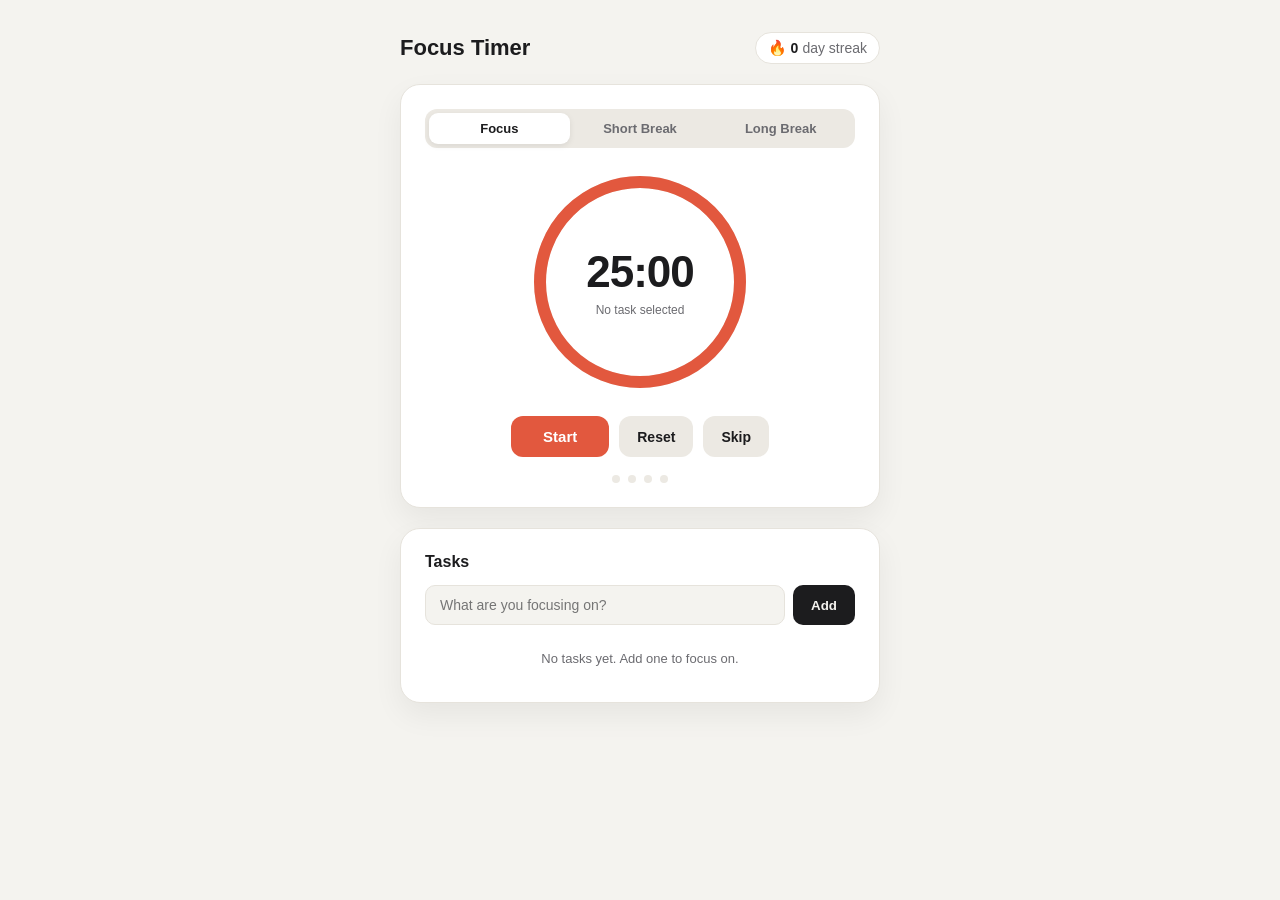
==== index.html @ b991b489 "Initial commit: Focus Timer app A vanilla JS Pomodoro-style focus timer with task tracking, streaks," ====
<!DOCTYPE html>
<html lang="en">
<head>
<meta charset="UTF-8">
<meta name="viewport" content="width=device-width, initial-scale=1.0">
<title>Focus Timer</title>
<link rel="stylesheet" href="style.css">
</head>
<body>
  <div class="app">
    <header class="top-bar">
      <h1>Focus Timer</h1>
      <div class="streak" id="streak">
        <span class="flame">🔥</span>
        <span id="streakCount">0</span>
        <span class="streak-label">day streak</span>
      </div>
    </header>

    <main class="timer-card" id="timerCard">
      <div class="mode-switch">
        <button class="mode-btn active" data-mode="focus">Focus</button>
        <button class="mode-btn" data-mode="short">Short Break</button>
        <button class="mode-btn" data-mode="long">Long Break</button>
      </div>

      <div class="ring-wrap">
        <svg class="ring" viewBox="0 0 220 220">
          <circle class="ring-bg" cx="110" cy="110" r="100"></circle>
          <circle class="ring-progress" id="ringProgress" cx="110" cy="110" r="100"></circle>
        </svg>
        <div class="time-display">
          <span id="timeLeft">25:00</span>
          <span class="active-task" id="activeTaskLabel">No task selected</span>
        </div>
      </div>

      <div class="controls">
        <button id="startPauseBtn" class="primary-btn">Start</button>
        <button id="resetBtn" class="secondary-btn">Reset</button>
        <button id="skipBtn" class="secondary-btn">Skip</button>
      </div>

      <div class="pomo-dots" id="pomoDots"></div>
    </main>

    <section class="tasks-card">
      <h2>Tasks</h2>
      <form id="taskForm" class="task-form">
        <input type="text" id="taskInput" placeholder="What are you focusing on?" autocomplete="off" maxlength="80">
        <button type="submit">Add</button>
      </form>
      <ul id="taskList" class="task-list"></ul>
    </section>
  </div>

  <div class="celebrate" id="celebrate"></div>

  <script src="app.js"></script>
</body>
</html>
---- style.css ----
:root {
  color-scheme: light dark;
  --bg: #f4f3ef;
  --card: #ffffff;
  --ink: #1c1c1e;
  --muted: #6b6b70;
  --accent: #e2583e;
  --accent-soft: #f7d9d1;
  --break: #3e8ee2;
  --break-soft: #d3e6fb;
  --ring-bg: #ece9e3;
  --border: #e6e3dc;
  --shadow: 0 12px 30px rgba(0,0,0,0.06);
}

@media (prefers-color-scheme: dark) {
  :root {
    --bg: #17181a;
    --card: #212226;
    --ink: #f1f0ee;
    --muted: #9a9a9f;
    --accent: #ff7a5c;
    --accent-soft: #3a2620;
    --break: #6fb1ff;
    --break-soft: #1f2c3d;
    --ring-bg: #2c2d31;
    --border: #302f33;
    --shadow: 0 12px 30px rgba(0,0,0,0.35);
  }
}

* { box-sizing: border-box; }

body {
  margin: 0;
  background: var(--bg);
  color: var(--ink);
  font-family: -apple-system, BlinkMacSystemFont, "Segoe UI", Roboto, Helvetica, Arial, sans-serif;
  min-height: 100vh;
  display: flex;
  justify-content: center;
  padding: 32px 16px 64px;
}

.app {
  width: 100%;
  max-width: 480px;
  display: flex;
  flex-direction: column;
  gap: 20px;
}

.top-bar {
  display: flex;
  align-items: center;
  justify-content: space-between;
}

.top-bar h1 {
  font-size: 22px;
  margin: 0;
  font-weight: 700;
}

.streak {
  display: flex;
  align-items: center;
  gap: 4px;
  font-size: 14px;
  color: var(--muted);
  background: var(--card);
  padding: 6px 12px;
  border-radius: 999px;
  border: 1px solid var(--border);
}

.streak .flame { font-size: 15px; }
#streakCount { color: var(--ink); font-weight: 700; }

.timer-card, .tasks-card {
  background: var(--card);
  border-radius: 20px;
  padding: 24px;
  box-shadow: var(--shadow);
  border: 1px solid var(--border);
}

.mode-switch {
  display: flex;
  background: var(--ring-bg);
  border-radius: 12px;
  padding: 4px;
  margin-bottom: 24px;
}

.mode-btn {
  flex: 1;
  border: none;
  background: transparent;
  color: var(--muted);
  padding: 8px 6px;
  border-radius: 9px;
  font-size: 13px;
  font-weight: 600;
  cursor: pointer;
  transition: background 0.2s, color 0.2s;
}

.mode-btn.active {
  background: var(--card);
  color: var(--ink);
  box-shadow: 0 2px 6px rgba(0,0,0,0.08);
}

.ring-wrap {
  position: relative;
  width: 220px;
  height: 220px;
  margin: 0 auto 24px;
}

.ring { width: 100%; height: 100%; transform: rotate(-90deg); }

.ring-bg {
  fill: none;
  stroke: var(--ring-bg);
  stroke-width: 12;
}

.ring-progress {
  fill: none;
  stroke: var(--accent);
  stroke-width: 12;
  stroke-linecap: round;
  stroke-dasharray: 628.3;
  stroke-dashoffset: 0;
  transition: stroke-dashoffset 0.3s linear, stroke 0.3s;
}

body[data-mode="short"] .ring-progress,
body[data-mode="long"] .ring-progress {
  stroke: var(--break);
}

.time-display {
  position: absolute;
  inset: 0;
  display: flex;
  flex-direction: column;
  align-items: center;
  justify-content: center;
  gap: 6px;
}

#timeLeft {
  font-size: 44px;
  font-weight: 700;
  font-variant-numeric: tabular-nums;
  letter-spacing: -1px;
}

.active-task {
  font-size: 12px;
  color: var(--muted);
  max-width: 160px;
  text-align: center;
  overflow: hidden;
  text-overflow: ellipsis;
  white-space: nowrap;
}

.controls {
  display: flex;
  gap: 10px;
  justify-content: center;
  margin-bottom: 18px;
}

.primary-btn {
  background: var(--accent);
  color: #fff;
  border: none;
  padding: 12px 32px;
  border-radius: 12px;
  font-size: 15px;
  font-weight: 700;
  cursor: pointer;
  transition: transform 0.1s, opacity 0.2s;
}

body[data-mode="short"] .primary-btn,
body[data-mode="long"] .primary-btn {
  background: var(--break);
}

.primary-btn:active { transform: scale(0.97); }

.secondary-btn {
  background: var(--ring-bg);
  color: var(--ink);
  border: none;
  padding: 12px 18px;
  border-radius: 12px;
  font-size: 14px;
  font-weight: 600;
  cursor: pointer;
}

.secondary-btn:active { transform: scale(0.97); }

.pomo-dots {
  display: flex;
  justify-content: center;
  gap: 8px;
}

.pomo-dots .dot {
  width: 8px;
  height: 8px;
  border-radius: 50%;
  background: var(--ring-bg);
}

.pomo-dots .dot.filled {
  background: var(--accent);
}

.tasks-card h2 {
  font-size: 16px;
  margin: 0 0 14px;
}

.task-form {
  display: flex;
  gap: 8px;
  margin-bottom: 14px;
}

.task-form input {
  flex: 1;
  padding: 11px 14px;
  border-radius: 10px;
  border: 1px solid var(--border);
  background: var(--bg);
  color: var(--ink);
  font-size: 14px;
}

.task-form input:focus { outline: 2px solid var(--accent); outline-offset: 1px; }

.task-form button {
  background: var(--ink);
  color: var(--bg);
  border: none;
  padding: 0 18px;
  border-radius: 10px;
  font-weight: 600;
  cursor: pointer;
}

.task-list {
  list-style: none;
  margin: 0;
  padding: 0;
  display: flex;
  flex-direction: column;
  gap: 6px;
}

.task-item {
  display: flex;
  align-items: center;
  gap: 10px;
  padding: 10px 12px;
  border-radius: 10px;
  cursor: pointer;
  border: 1px solid transparent;
}

.task-item:hover { background: var(--bg); }

.task-item.selected {
  border-color: var(--accent-soft);
  background: var(--accent-soft);
}

.task-item input[type="checkbox"] {
  width: 18px;
  height: 18px;
  accent-color: var(--accent);
  flex-shrink: 0;
}

.task-item .task-text {
  flex: 1;
  font-size: 14px;
}

.task-item.done .task-text {
  text-decoration: line-through;
  color: var(--muted);
}

.task-item .pomo-count {
  font-size: 12px;
  color: var(--muted);
  white-space: nowrap;
}

.task-item .remove-btn {
  background: none;
  border: none;
  color: var(--muted);
  font-size: 16px;
  cursor: pointer;
  padding: 2px 6px;
  border-radius: 6px;
  flex-shrink: 0;
}

.task-item .remove-btn:hover {
  color: var(--accent);
}

.empty-state {
  color: var(--muted);
  font-size: 13px;
  text-align: center;
  padding: 12px 0;
}

.celebrate {
  position: fixed;
  inset: 0;
  pointer-events: none;
  overflow: hidden;
  z-index: 999;
}

.confetti {
  position: absolute;
  top: -20px;
  width: 8px;
  height: 14px;
  opacity: 0.9;
  animation: fall linear forwards;
}

@keyframes fall {
  to {
    transform: translateY(110vh) rotate(540deg);
    opacity: 0;
  }
}

.timer-card.pulse {
  animation: pulse 0.6s ease;
}

@keyframes pulse {
  0% { transform: scale(1); }
  30% { transform: scale(1.02); }
  100% { transform: scale(1); }
}
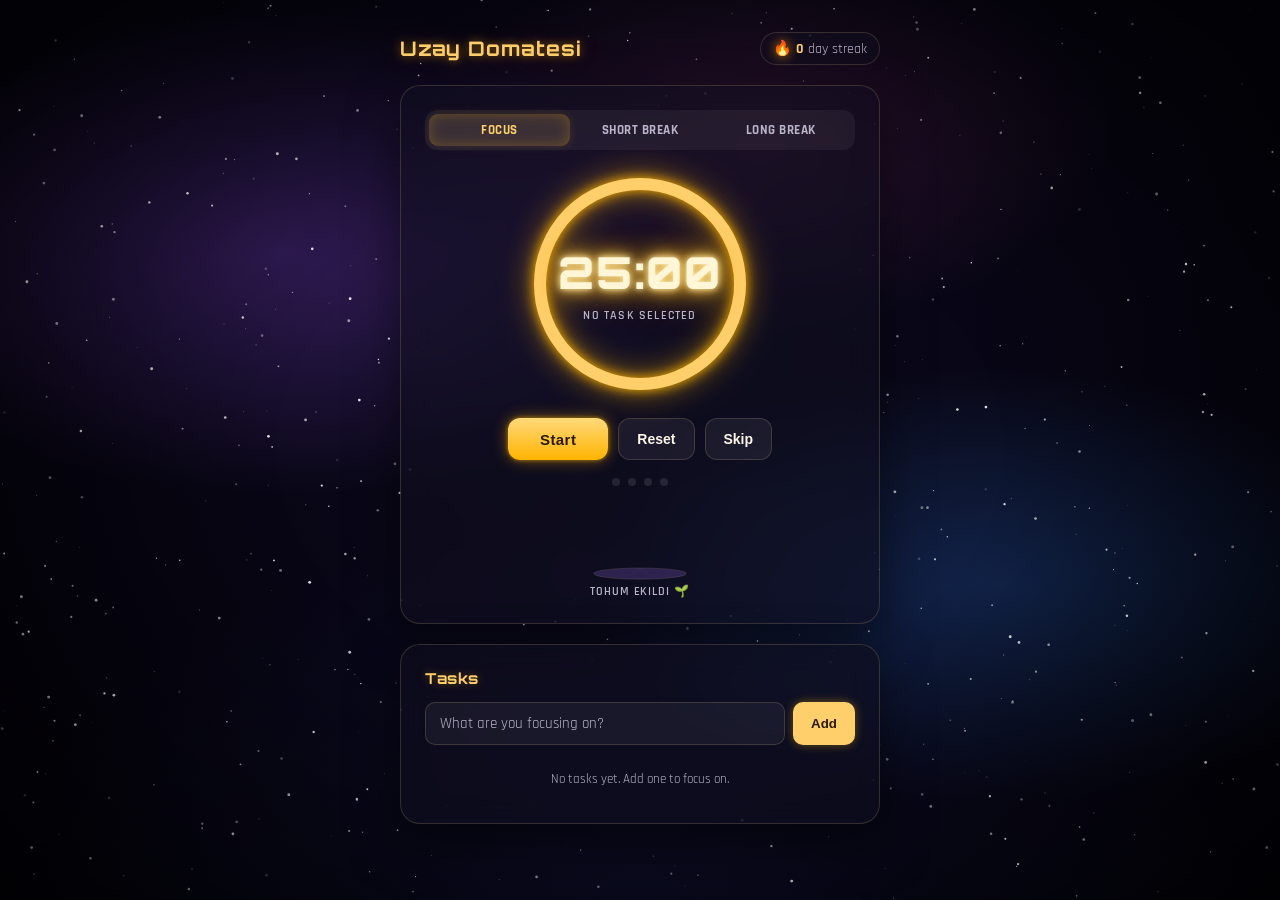
==== commit dd4361f4: "Rename to Uzay Domatesi with a space theme and a growing tomato Adds a starfield/nebula canvas backg" ====
--- a/index.html
+++ b/index.html
@@ -3,13 +3,20 @@
 <head>
 <meta charset="UTF-8">
 <meta name="viewport" content="width=device-width, initial-scale=1.0">
-<title>Focus Timer</title>
+<title>Uzay Domatesi</title>
+<link rel="preconnect" href="https://fonts.googleapis.com">
+<link rel="preconnect" href="https://fonts.gstatic.com" crossorigin>
+<link href="https://fonts.googleapis.com/css2?family=Orbitron:wght@500;700;900&family=Rajdhani:wght@400;600;700&display=swap" rel="stylesheet">
 <link rel="stylesheet" href="style.css">
 </head>
 <body>
+  <canvas id="sky"></canvas>
+  <div class="nebula"></div>
+  <div class="vignette"></div>
+
   <div class="app">
     <header class="top-bar">
-      <h1>Focus Timer</h1>
+      <h1>Uzay Domatesi</h1>
       <div class="streak" id="streak">
         <span class="flame">🔥</span>
         <span id="streakCount">0</span>
@@ -42,6 +49,35 @@
       </div>
 
       <div class="pomo-dots" id="pomoDots"></div>
+
+      <div class="garden" id="garden">
+        <svg viewBox="0 0 200 110" class="garden-svg">
+          <ellipse class="soil" cx="100" cy="102" rx="58" ry="7"></ellipse>
+
+          <g id="sprout" class="sprout">
+            <path d="M100,102 q-5,-10 0,-17"></path>
+            <path d="M100,102 q6,-8 0,-15"></path>
+          </g>
+
+          <rect id="stem" class="stem" x="99" y="42" width="2" height="60"></rect>
+
+          <g id="leaf1" class="leaf leaf-left">
+            <ellipse cx="-13" cy="-4" rx="15" ry="6"></ellipse>
+          </g>
+          <g id="leaf2" class="leaf leaf-right">
+            <ellipse cx="13" cy="-4" rx="15" ry="6"></ellipse>
+          </g>
+
+          <g id="tomatoAnchor" class="tomato-anchor">
+            <g id="tomatoGroup" class="tomato-group">
+              <path class="calyx" d="M0,-9 l-4,-5 l4,2 l4,-2 z"></path>
+              <circle id="tomato" class="tomato" cx="0" cy="0" r="9"></circle>
+              <ellipse class="tomato-shine" cx="-3" cy="-3" rx="2.5" ry="1.6"></ellipse>
+            </g>
+          </g>
+        </svg>
+        <div class="garden-caption" id="gardenCaption">Tohum ekildi 🌱</div>
+      </div>
     </main>
 
     <section class="tasks-card">
@@ -56,6 +92,7 @@
 
   <div class="celebrate" id="celebrate"></div>
 
+  <script src="sky.js"></script>
   <script src="app.js"></script>
 </body>
 </html>
--- a/style.css
+++ b/style.css
@@ -1,48 +1,74 @@
 :root {
-  color-scheme: light dark;
-  --bg: #f4f3ef;
-  --card: #ffffff;
-  --ink: #1c1c1e;
-  --muted: #6b6b70;
-  --accent: #e2583e;
-  --accent-soft: #f7d9d1;
-  --break: #3e8ee2;
-  --break-soft: #d3e6fb;
-  --ring-bg: #ece9e3;
-  --border: #e6e3dc;
-  --shadow: 0 12px 30px rgba(0,0,0,0.06);
-}
-
-@media (prefers-color-scheme: dark) {
-  :root {
-    --bg: #17181a;
-    --card: #212226;
-    --ink: #f1f0ee;
-    --muted: #9a9a9f;
-    --accent: #ff7a5c;
-    --accent-soft: #3a2620;
-    --break: #6fb1ff;
-    --break-soft: #1f2c3d;
-    --ring-bg: #2c2d31;
-    --border: #302f33;
-    --shadow: 0 12px 30px rgba(0,0,0,0.35);
-  }
+  color-scheme: dark;
+  --ink: #fdf6e8;
+  --muted: #b9b3c9;
+  --accent: #ffcf6b;
+  --accent-glow: #ffb400;
+  --accent-soft: rgba(255, 190, 90, 0.16);
+  --break: #7fe3ff;
+  --break-glow: #29c2ff;
+  --break-soft: rgba(120, 220, 255, 0.14);
+  --card: rgba(18, 16, 32, 0.55);
+  --card-solid: rgba(22, 19, 38, 0.9);
+  --ring-bg: rgba(255, 255, 255, 0.1);
+  --border: rgba(255, 220, 160, 0.16);
+  --shadow: 0 20px 50px rgba(0, 0, 0, 0.5);
 }
 
 * { box-sizing: border-box; }
+
+html, body {
+  height: 100%;
+}
 
 body {
   margin: 0;
-  background: var(--bg);
+  background: #04030a;
   color: var(--ink);
-  font-family: -apple-system, BlinkMacSystemFont, "Segoe UI", Roboto, Helvetica, Arial, sans-serif;
+  font-family: 'Rajdhani', -apple-system, BlinkMacSystemFont, "Segoe UI", Roboto, Helvetica, Arial, sans-serif;
   min-height: 100vh;
   display: flex;
   justify-content: center;
   padding: 32px 16px 64px;
+  position: relative;
+}
+
+#sky {
+  position: fixed;
+  inset: 0;
+  z-index: 0;
+}
+
+.nebula {
+  position: fixed;
+  inset: 0;
+  z-index: 1;
+  pointer-events: none;
+  background:
+    radial-gradient(ellipse 60% 45% at 22% 28%, rgba(120, 60, 200, 0.35), transparent 60%),
+    radial-gradient(ellipse 55% 40% at 78% 65%, rgba(30, 100, 190, 0.30), transparent 60%),
+    radial-gradient(ellipse 45% 35% at 60% 15%, rgba(190, 60, 140, 0.20), transparent 60%),
+    radial-gradient(ellipse 70% 60% at 50% 100%, rgba(10, 15, 40, 0.6), transparent 70%);
+  mix-blend-mode: screen;
+  animation: drift 40s ease-in-out infinite alternate;
+}
+
+@keyframes drift {
+  0%   { transform: scale(1) translate(0, 0); }
+  100% { transform: scale(1.08) translate(-1.5%, 1%); }
+}
+
+.vignette {
+  position: fixed;
+  inset: 0;
+  z-index: 2;
+  pointer-events: none;
+  background: radial-gradient(ellipse at center, transparent 40%, rgba(0,0,0,0.6) 100%);
 }
 
 .app {
+  position: relative;
+  z-index: 3;
   width: 100%;
   max-width: 480px;
   display: flex;
@@ -57,9 +83,13 @@
 }
 
 .top-bar h1 {
-  font-size: 22px;
+  font-family: 'Orbitron', sans-serif;
+  font-size: 20px;
   margin: 0;
   font-weight: 700;
+  letter-spacing: 0.04em;
+  color: var(--accent);
+  text-shadow: 0 0 10px rgba(255, 180, 0, 0.5), 0 0 24px rgba(255, 180, 0, 0.25);
 }
 
 .streak {
@@ -69,16 +99,21 @@
   font-size: 14px;
   color: var(--muted);
   background: var(--card);
+  backdrop-filter: blur(10px);
   padding: 6px 12px;
   border-radius: 999px;
   border: 1px solid var(--border);
 }
 
-.streak .flame { font-size: 15px; }
-#streakCount { color: var(--ink); font-weight: 700; }
+.streak .flame {
+  font-size: 15px;
+  filter: drop-shadow(0 0 6px rgba(255, 150, 0, 0.8));
+}
+#streakCount { color: var(--accent); font-weight: 700; }
 
 .timer-card, .tasks-card {
   background: var(--card);
+  backdrop-filter: blur(16px);
   border-radius: 20px;
   padding: 24px;
   box-shadow: var(--shadow);
@@ -87,7 +122,7 @@
 
 .mode-switch {
   display: flex;
-  background: var(--ring-bg);
+  background: rgba(255, 255, 255, 0.05);
   border-radius: 12px;
   padding: 4px;
   margin-bottom: 24px;
@@ -100,16 +135,26 @@
   color: var(--muted);
   padding: 8px 6px;
   border-radius: 9px;
+  font-family: 'Rajdhani', sans-serif;
   font-size: 13px;
-  font-weight: 600;
+  font-weight: 700;
+  letter-spacing: 0.04em;
+  text-transform: uppercase;
   cursor: pointer;
   transition: background 0.2s, color 0.2s;
 }
 
 .mode-btn.active {
-  background: var(--card);
-  color: var(--ink);
-  box-shadow: 0 2px 6px rgba(0,0,0,0.08);
+  background: rgba(255, 207, 107, 0.12);
+  color: var(--accent);
+  box-shadow: 0 0 14px rgba(255, 180, 0, 0.25) inset, 0 0 10px rgba(255, 180, 0, 0.15);
+}
+
+body[data-mode="short"] .mode-btn.active,
+body[data-mode="long"] .mode-btn.active {
+  background: rgba(127, 227, 255, 0.12);
+  color: var(--break);
+  box-shadow: 0 0 14px rgba(41, 194, 255, 0.25) inset, 0 0 10px rgba(41, 194, 255, 0.15);
 }
 
 .ring-wrap {
@@ -119,7 +164,7 @@
   margin: 0 auto 24px;
 }
 
-.ring { width: 100%; height: 100%; transform: rotate(-90deg); }
+.ring { width: 100%; height: 100%; transform: rotate(-90deg); overflow: visible; }
 
 .ring-bg {
   fill: none;
@@ -134,12 +179,14 @@
   stroke-linecap: round;
   stroke-dasharray: 628.3;
   stroke-dashoffset: 0;
+  filter: drop-shadow(0 0 6px var(--accent-glow)) drop-shadow(0 0 14px rgba(255, 180, 0, 0.6));
   transition: stroke-dashoffset 0.3s linear, stroke 0.3s;
 }
 
 body[data-mode="short"] .ring-progress,
 body[data-mode="long"] .ring-progress {
   stroke: var(--break);
+  filter: drop-shadow(0 0 6px var(--break-glow)) drop-shadow(0 0 14px rgba(41, 194, 255, 0.6));
 }
 
 .time-display {
@@ -149,20 +196,51 @@
   flex-direction: column;
   align-items: center;
   justify-content: center;
-  gap: 6px;
+  gap: 8px;
 }
 
 #timeLeft {
+  font-family: 'Orbitron', sans-serif;
   font-size: 44px;
-  font-weight: 700;
+  font-weight: 900;
   font-variant-numeric: tabular-nums;
-  letter-spacing: -1px;
+  letter-spacing: 0.02em;
+  color: #fff6d8;
+  text-shadow:
+    0 0 6px #ffe9a8,
+    0 0 14px #ffd166,
+    0 0 26px #ffb400,
+    0 0 44px rgba(255, 157, 0, 0.6);
+  animation: flicker 3.2s ease-in-out infinite;
+}
+
+body[data-mode="short"] #timeLeft,
+body[data-mode="long"] #timeLeft {
+  color: #eafcff;
+  text-shadow:
+    0 0 6px #b6f2ff,
+    0 0 14px #7fe3ff,
+    0 0 26px #29c2ff,
+    0 0 44px rgba(41, 194, 255, 0.6);
+}
+
+@keyframes flicker {
+  0%, 100% { opacity: 1; filter: brightness(1); }
+  48%      { opacity: 1; filter: brightness(1); }
+  50%      { opacity: 0.92; filter: brightness(0.94); }
+  52%      { opacity: 1; filter: brightness(1.03); }
+  76%      { opacity: 0.97; filter: brightness(0.98); }
+  78%      { opacity: 1; filter: brightness(1); }
 }
 
 .active-task {
+  font-family: 'Rajdhani', sans-serif;
   font-size: 12px;
-  color: var(--muted);
-  max-width: 160px;
+  font-weight: 600;
+  letter-spacing: 0.1em;
+  text-transform: uppercase;
+  color: var(--muted);
+  max-width: 200px;
   text-align: center;
   overflow: hidden;
   text-overflow: ellipsis;
@@ -177,28 +255,32 @@
 }
 
 .primary-btn {
-  background: var(--accent);
-  color: #fff;
+  background: linear-gradient(180deg, #ffd97a, #ffb400);
+  color: #2a1a00;
   border: none;
   padding: 12px 32px;
   border-radius: 12px;
   font-size: 15px;
   font-weight: 700;
+  letter-spacing: 0.03em;
   cursor: pointer;
+  box-shadow: 0 0 16px rgba(255, 180, 0, 0.45), 0 0 4px rgba(255, 180, 0, 0.6);
   transition: transform 0.1s, opacity 0.2s;
 }
 
 body[data-mode="short"] .primary-btn,
 body[data-mode="long"] .primary-btn {
-  background: var(--break);
+  background: linear-gradient(180deg, #a6ecff, #29c2ff);
+  color: #002733;
+  box-shadow: 0 0 16px rgba(41, 194, 255, 0.45), 0 0 4px rgba(41, 194, 255, 0.6);
 }
 
 .primary-btn:active { transform: scale(0.97); }
 
 .secondary-btn {
-  background: var(--ring-bg);
+  background: rgba(255, 255, 255, 0.06);
   color: var(--ink);
-  border: none;
+  border: 1px solid var(--border);
   padding: 12px 18px;
   border-radius: 12px;
   font-size: 14px;
@@ -223,11 +305,111 @@
 
 .pomo-dots .dot.filled {
   background: var(--accent);
+  box-shadow: 0 0 8px rgba(255, 180, 0, 0.8);
+}
+
+.garden {
+  margin-top: 6px;
+  display: flex;
+  flex-direction: column;
+  align-items: center;
+  gap: 4px;
+  opacity: 1;
+  transition: opacity 0.6s ease;
+}
+
+body:not([data-mode="focus"]) .garden {
+  opacity: 0;
+  pointer-events: none;
+}
+
+.garden-svg {
+  width: 100%;
+  max-width: 240px;
+  height: 88px;
+  overflow: visible;
+}
+
+.soil {
+  fill: rgba(130, 90, 200, 0.28);
+  stroke: rgba(255, 220, 160, 0.15);
+  stroke-width: 1;
+}
+
+.sprout path {
+  fill: none;
+  stroke: #7ee08a;
+  stroke-width: 2.4;
+  stroke-linecap: round;
+  filter: drop-shadow(0 0 4px rgba(120, 255, 140, 0.6));
+  transition: opacity 0.4s ease;
+}
+
+.stem {
+  fill: #6bc96f;
+  transform: scaleY(0);
+  transform-box: fill-box;
+  transform-origin: 50% 100%;
+  filter: drop-shadow(0 0 4px rgba(120, 255, 140, 0.45));
+  transition: transform 0.4s ease-out;
+}
+
+.leaf {
+  transform: translate(100px, 102px) scale(0);
+  transition: transform 0.4s ease-out;
+}
+
+.leaf ellipse {
+  fill: #5fbf5a;
+  filter: drop-shadow(0 0 3px rgba(120, 255, 140, 0.4));
+}
+
+.leaf-left ellipse { transform: rotate(-20deg); }
+.leaf-right ellipse { transform: rotate(20deg); }
+
+.tomato-anchor {
+  transform: translate(100px, 96px);
+  transition: transform 0.4s ease-out;
+}
+
+.tomato-group {
+  transform: scale(0);
+  transition: transform 0.35s ease-out;
+}
+
+.tomato {
+  fill: #5bbf5a;
+  transition: fill 0.6s linear, filter 0.6s linear;
+}
+
+.calyx {
+  fill: #4a9c3f;
+}
+
+.tomato-shine {
+  fill: rgba(255, 255, 255, 0.55);
+}
+
+.tomato-anchor.falling {
+  transition: transform 0.65s cubic-bezier(0.55, 0.06, 0.68, 0.19);
+}
+
+.garden-caption {
+  font-family: 'Rajdhani', sans-serif;
+  font-size: 12px;
+  font-weight: 600;
+  letter-spacing: 0.08em;
+  text-transform: uppercase;
+  color: var(--muted);
 }
 
 .tasks-card h2 {
-  font-size: 16px;
+  font-family: 'Orbitron', sans-serif;
+  font-size: 15px;
+  letter-spacing: 0.04em;
   margin: 0 0 14px;
+  color: var(--accent);
+  text-shadow: 0 0 10px rgba(255, 180, 0, 0.35);
 }
 
 .task-form {
@@ -241,21 +423,25 @@
   padding: 11px 14px;
   border-radius: 10px;
   border: 1px solid var(--border);
-  background: var(--bg);
+  background: rgba(255, 255, 255, 0.05);
   color: var(--ink);
-  font-size: 14px;
-}
+  font-family: 'Rajdhani', sans-serif;
+  font-size: 15px;
+}
+
+.task-form input::placeholder { color: var(--muted); }
 
 .task-form input:focus { outline: 2px solid var(--accent); outline-offset: 1px; }
 
 .task-form button {
-  background: var(--ink);
-  color: var(--bg);
+  background: var(--accent);
+  color: #2a1a00;
   border: none;
   padding: 0 18px;
   border-radius: 10px;
-  font-weight: 600;
+  font-weight: 700;
   cursor: pointer;
+  box-shadow: 0 0 10px rgba(255, 180, 0, 0.4);
 }
 
 .task-list {
@@ -277,10 +463,10 @@
   border: 1px solid transparent;
 }
 
-.task-item:hover { background: var(--bg); }
+.task-item:hover { background: rgba(255, 255, 255, 0.05); }
 
 .task-item.selected {
-  border-color: var(--accent-soft);
+  border-color: var(--border);
   background: var(--accent-soft);
 }
 
@@ -293,7 +479,7 @@
 
 .task-item .task-text {
   flex: 1;
-  font-size: 14px;
+  font-size: 15px;
 }
 
 .task-item.done .task-text {
